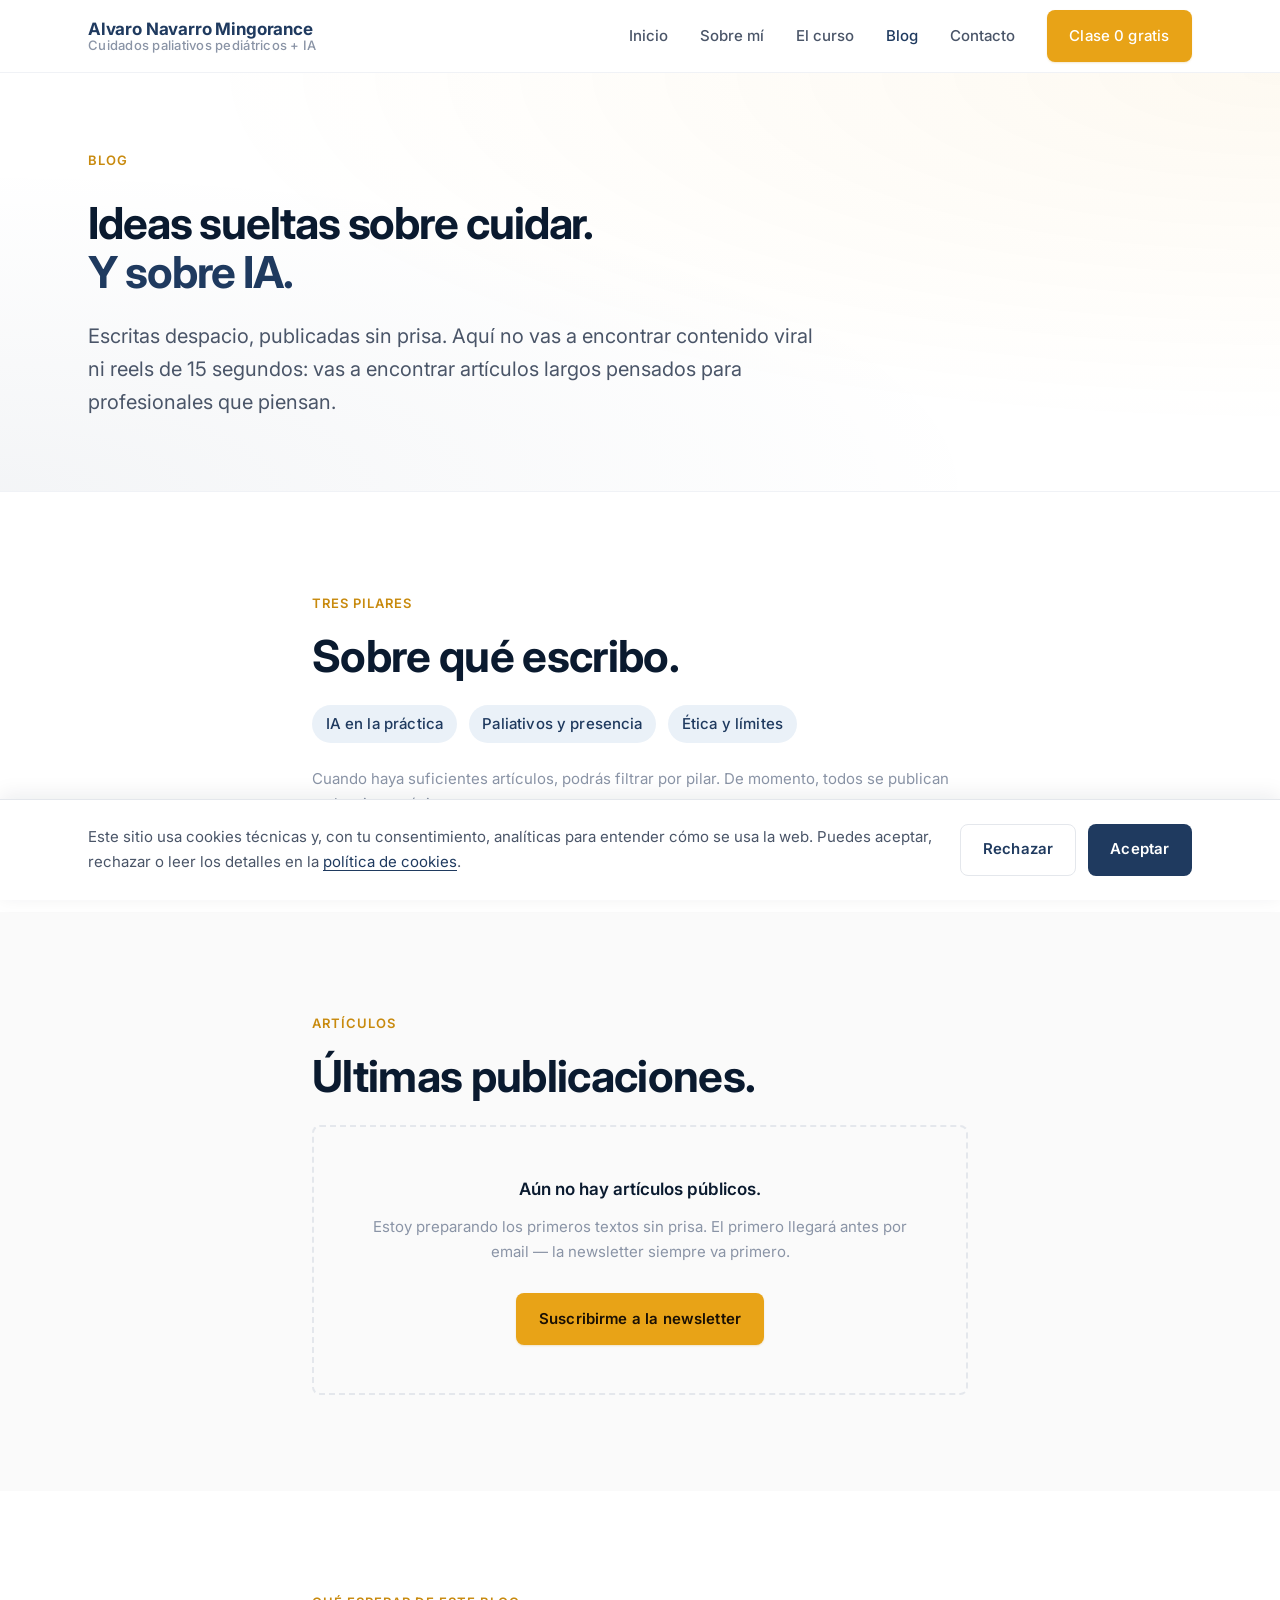
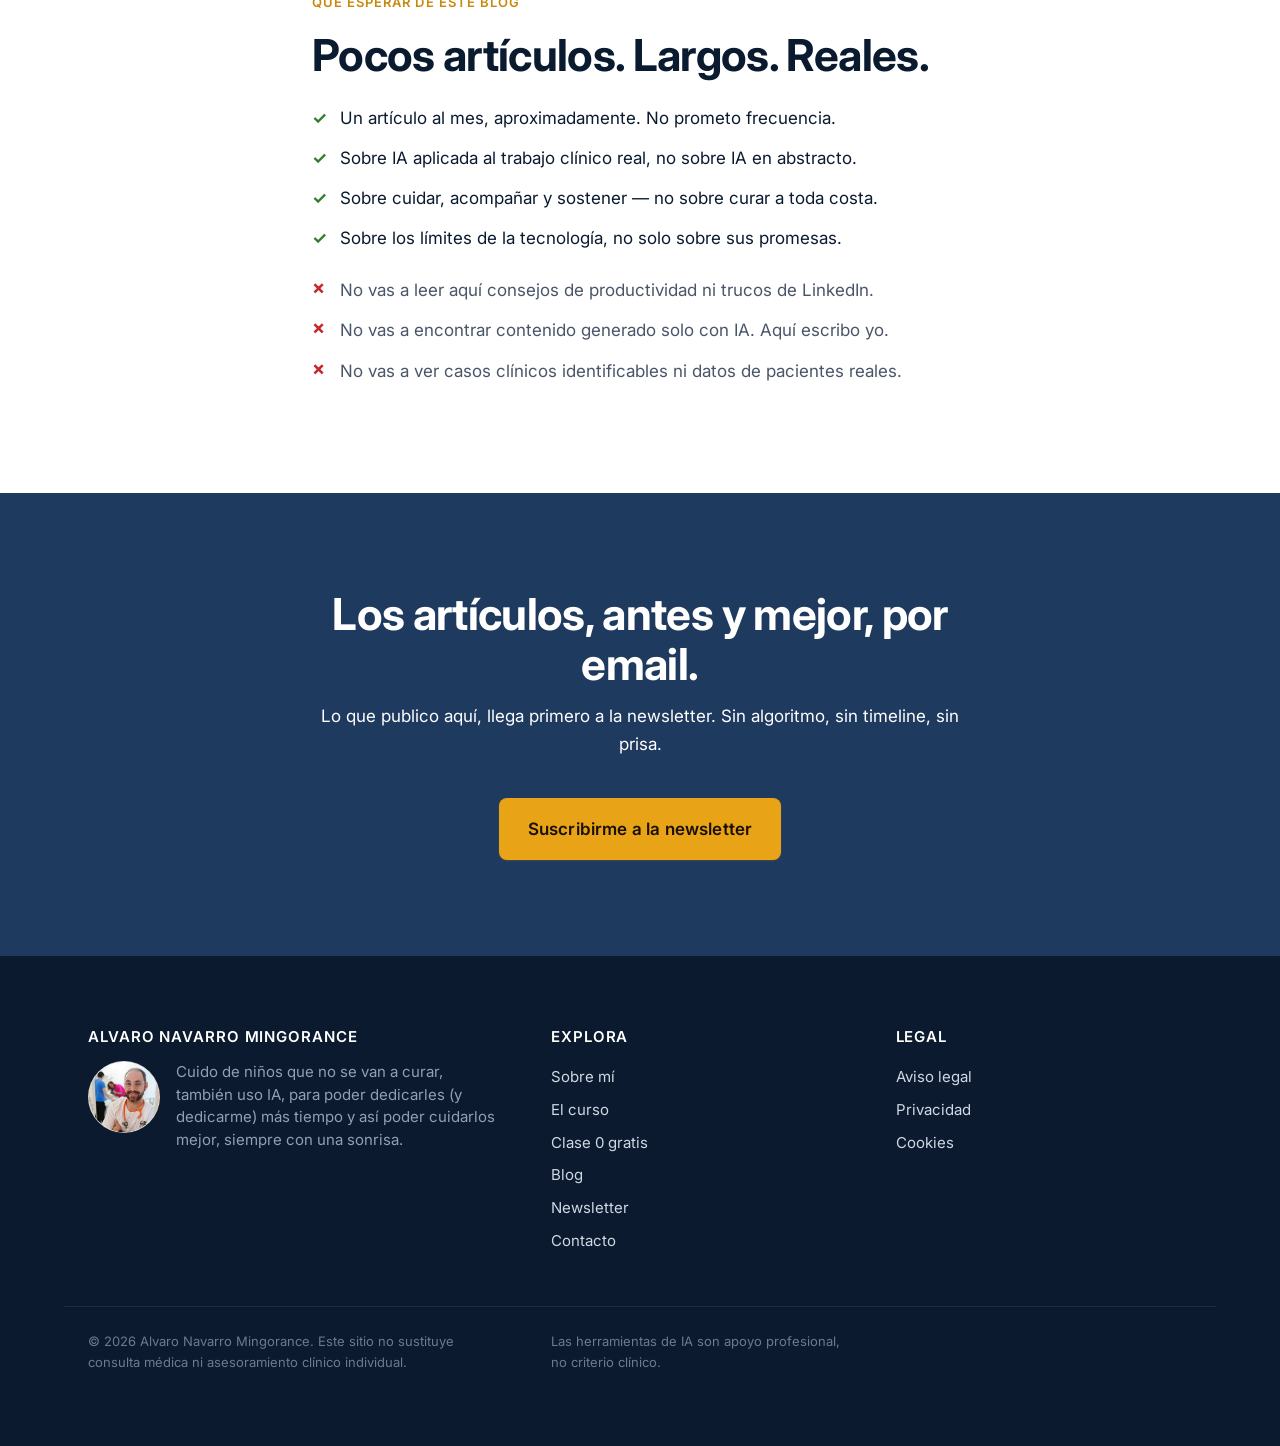
==== blog/index.html @ ed4ed12e "v1 provisional — web Alvaro Navarro Mingorance" ====
<!DOCTYPE html>
<html lang="es">
<head>
  <meta charset="UTF-8">
  <meta name="viewport" content="width=device-width, initial-scale=1">
  <meta name="description" content="Blog de Alvaro Navarro Mingorance. Ideas sueltas sobre cuidados paliativos pediátricos, IA en la práctica y ética de cuidar.">
  <meta name="author" content="Alvaro Navarro Mingorance">
  <title>Blog — Alvaro Navarro Mingorance</title>
  <meta property="og:title" content="Blog — Alvaro Navarro Mingorance">
  <meta property="og:description" content="Ideas sueltas sobre cuidar y sobre IA. Escritas despacio, publicadas sin prisa.">
  <link rel="preconnect" href="https://fonts.googleapis.com">
  <link rel="preconnect" href="https://fonts.gstatic.com" crossorigin>
  <link rel="stylesheet" href="https://fonts.googleapis.com/css2?family=Inter:wght@400;500;600;700;800&display=swap">
  <link rel="stylesheet" href="/assets/css/main.css">
  <link rel="icon" type="image/png" href="/assets/img/alvaro.png">
</head>
<body>

<header class="site-header">
  <a class="skip-link" href="#main">Saltar al contenido</a>
  <div class="container">
    <a href="/" class="brand" aria-label="Ir a la portada">
      <span class="brand-name">Alvaro Navarro Mingorance</span>
      <span class="brand-tag">Cuidados paliativos pediátricos + IA</span>
    </a>
    <button class="nav-toggle" aria-label="Abrir menú" aria-controls="nav" aria-expanded="false">
      <svg viewBox="0 0 24 24" fill="none" stroke="currentColor" stroke-width="2" aria-hidden="true"><line x1="3" y1="6" x2="21" y2="6"/><line x1="3" y1="12" x2="21" y2="12"/><line x1="3" y1="18" x2="21" y2="18"/></svg>
    </button>
    <nav class="nav" id="nav" data-open="false" aria-label="Principal">
      <a href="/">Inicio</a>
      <a href="/sobre-alvaro/">Sobre mí</a>
      <a href="/curso/">El curso</a>
      <a href="/blog/" aria-current="page">Blog</a>
      <a href="/contacto/">Contacto</a>
      <a href="/clase-0/" class="btn btn-accent">Clase 0 gratis</a>
    </nav>
  </div>
</header>

<main id="main">

  <section class="hero hero-compact">
    <div class="hero-bg" aria-hidden="true"></div>
    <div class="container">
      <span class="eyebrow">Blog</span>
      <h1 class="mt-3">Ideas sueltas sobre cuidar.<br><span class="accent">Y sobre IA.</span></h1>
      <p class="hero-lede">Escritas despacio, publicadas sin prisa. Aquí no vas a encontrar contenido viral ni reels de 15 segundos: vas a encontrar artículos largos pensados para profesionales que piensan.</p>
    </div>
  </section>

  <!-- FILTROS -->
  <section class="section">
    <div class="container-narrow">
      <span class="eyebrow">Tres pilares</span>
      <h2 class="mb-5">Sobre qué escribo.</h2>
      <div class="tag-list">
        <span class="tag">IA en la práctica</span>
        <span class="tag">Paliativos y presencia</span>
        <span class="tag">Ética y límites</span>
      </div>
      <p class="muted mt-5">Cuando haya suficientes artículos, podrás filtrar por pilar. De momento, todos se publican en la misma página.</p>
    </div>
  </section>

  <!-- LISTA DE POSTS -->
  <section class="section section-alt">
    <div class="container-narrow">
      <span class="eyebrow">Artículos</span>
      <h2 class="mb-5">Últimas publicaciones.</h2>

      <div class="soon-panel">
        <p class="mb-0"><strong>Aún no hay artículos públicos.</strong></p>
        <p class="muted" style="margin-top: var(--space-3);">Estoy preparando los primeros textos sin prisa. El primero llegará antes por email — la newsletter siempre va primero.</p>
        <a href="/newsletter/" class="btn btn-accent mt-3">Suscribirme a la newsletter</a>
      </div>

      <!-- Estructura de un post futuro (comentada para reutilizar) -->
      <!--
      <article class="post-card">
        <div class="post-meta">
          <span class="tag tag-sm">IA en la práctica</span>
          <time datetime="2026-05-01">1 de mayo de 2026</time>
          <span>· 7 min de lectura</span>
        </div>
        <h3><a href="/blog/slug-del-post/">Título del post</a></h3>
        <p>Entradilla breve de 2 líneas que explique de qué va el post y por qué vale la pena leerlo.</p>
        <a href="/blog/slug-del-post/" class="link-underline">Leer el artículo →</a>
      </article>
      -->
    </div>
  </section>

  <!-- QUÉ ESPERAR -->
  <section class="section">
    <div class="container-narrow">
      <span class="eyebrow">Qué esperar de este blog</span>
      <h2 class="mb-5">Pocos artículos. Largos. Reales.</h2>
      <ul class="check-list">
        <li>Un artículo al mes, aproximadamente. No prometo frecuencia.</li>
        <li>Sobre IA aplicada al trabajo clínico real, no sobre IA en abstracto.</li>
        <li>Sobre cuidar, acompañar y sostener — no sobre curar a toda costa.</li>
        <li>Sobre los límites de la tecnología, no solo sobre sus promesas.</li>
      </ul>
      <ul class="x-list mt-5">
        <li>No vas a leer aquí consejos de productividad ni trucos de LinkedIn.</li>
        <li>No vas a encontrar contenido generado solo con IA. Aquí escribo yo.</li>
        <li>No vas a ver casos clínicos identificables ni datos de pacientes reales.</li>
      </ul>
    </div>
  </section>

  <!-- CTA NEWSLETTER -->
  <section class="section section-primary">
    <div class="container-narrow text-center">
      <h2 class="mb-3">Los artículos, antes y mejor, por email.</h2>
      <p class="mt-3">Lo que publico aquí, llega primero a la newsletter. Sin algoritmo, sin timeline, sin prisa.</p>
      <a href="/newsletter/" class="btn btn-accent btn-lg mt-5">Suscribirme a la newsletter</a>
    </div>
  </section>

</main>

<footer class="site-footer">
  <div class="container">
    <div>
      <h4>Alvaro Navarro Mingorance</h4>
      <div class="footer-identity">
        <img src="/assets/img/alvaro.png" alt="" loading="lazy">
        <p>Cuido de niños que no se van a curar, también uso IA, para poder dedicarles (y dedicarme) más tiempo y así poder cuidarlos mejor, siempre con una sonrisa.</p>
      </div>
    </div>
    <div>
      <h4>Explora</h4>
      <ul>
        <li><a href="/sobre-alvaro/">Sobre mí</a></li>
        <li><a href="/curso/">El curso</a></li>
        <li><a href="/clase-0/">Clase 0 gratis</a></li>
        <li><a href="/blog/">Blog</a></li>
        <li><a href="/newsletter/">Newsletter</a></li>
        <li><a href="/contacto/">Contacto</a></li>
      </ul>
    </div>
    <div>
      <h4>Legal</h4>
      <ul>
        <li><a href="/legal/aviso-legal/">Aviso legal</a></li>
        <li><a href="/legal/privacidad/">Privacidad</a></li>
        <li><a href="/legal/cookies/">Cookies</a></li>
      </ul>
    </div>
  </div>
  <div class="container footer-bottom">
    <p>© <span data-year>2026</span> Alvaro Navarro Mingorance. Este sitio no sustituye consulta médica ni asesoramiento clínico individual.</p>
    <p>Las herramientas de IA son apoyo profesional, no criterio clínico.</p>
  </div>
</footer>

<div class="cookie-banner" role="dialog" aria-label="Aviso de cookies">
  <div class="container">
    <p>Este sitio usa cookies técnicas y, con tu consentimiento, analíticas para entender cómo se usa la web. Puedes aceptar, rechazar o leer los detalles en la <a class="link-underline" href="/legal/cookies/">política de cookies</a>.</p>
    <div class="cookie-actions">
      <button class="btn btn-ghost" data-cookie="reject">Rechazar</button>
      <button class="btn btn-primary" data-cookie="accept">Aceptar</button>
    </div>
  </div>
</div>

<script src="/assets/js/main.js" defer></script>
</body>
</html>
---- assets/css/main.css ----
/* ==========================================================
   Alvaro Navarro Mingorance — sitio v1
   Estilo: Minimalista Tech · Paleta marca (azul profundo + naranja cálido)
   ========================================================== */

/* ---------- Reset básico ---------- */
*, *::before, *::after { box-sizing: border-box; }
html, body, h1, h2, h3, h4, h5, h6, p, ul, ol, li, figure, blockquote, dl, dd {
  margin: 0;
  padding: 0;
}
ul, ol { list-style: none; }
img, picture, svg { max-width: 100%; display: block; }
a { color: inherit; text-decoration: none; }
button { font: inherit; cursor: pointer; border: 0; background: none; }
input, textarea, select { font: inherit; }

/* ---------- Tokens de diseño ---------- */
:root {
  /* colores de marca */
  --color-primary: #1F3A5F;       /* azul profundo */
  --color-primary-dark: #132640;
  --color-primary-soft: #EAF1F8;
  --color-accent: #E8A317;        /* naranja cálido (CTAs) */
  --color-accent-dark: #C88A0E;
  --color-accent-soft: #FFF7E0;

  --color-bg: #FFFFFF;
  --color-bg-alt: #FAFAFA;
  --color-bg-warm: #F7F4EC;       /* crema (para bloques cálidos puntuales) */

  --color-text: #0A1A2F;          /* casi negro con tinte azul */
  --color-text-soft: #4A5568;
  --color-text-muted: #8A94A6;
  --color-border: #E4E7EC;
  --color-border-soft: #F0F2F6;

  --color-success: #2E7D32;
  --color-danger: #C62828;

  /* tipografía */
  --font-sans: 'Inter', -apple-system, BlinkMacSystemFont, 'Segoe UI', Roboto, 'Helvetica Neue', Arial, sans-serif;
  --font-mono: ui-monospace, 'SF Mono', Menlo, Monaco, 'Cascadia Mono', Consolas, monospace;

  /* escala tipográfica (modular) */
  --fs-xs:   0.8125rem;   /* 13 */
  --fs-sm:   0.9375rem;   /* 15 */
  --fs-base: 1.0625rem;   /* 17 */
  --fs-lg:   1.25rem;     /* 20 */
  --fs-xl:   1.5rem;      /* 24 */
  --fs-2xl:  2rem;        /* 32 */
  --fs-3xl:  2.75rem;     /* 44 */
  --fs-4xl:  3.5rem;      /* 56 */

  /* espaciado */
  --space-1: 0.25rem;
  --space-2: 0.5rem;
  --space-3: 0.75rem;
  --space-4: 1rem;
  --space-5: 1.5rem;
  --space-6: 2rem;
  --space-7: 3rem;
  --space-8: 4.5rem;
  --space-9: 6rem;

  /* layout */
  --container: 72rem;          /* 1152 */
  --container-narrow: 44rem;   /* 704 — para páginas de texto */
  --radius-sm: 4px;
  --radius: 8px;
  --radius-lg: 14px;

  /* sombras discretas */
  --shadow-sm: 0 1px 2px rgba(10,26,47,.04);
  --shadow: 0 4px 12px rgba(10,26,47,.06);
  --shadow-lg: 0 10px 30px rgba(10,26,47,.08);

  /* transiciones */
  --ease: cubic-bezier(0.4, 0, 0.2, 1);
  --dur: 180ms;
}

/* ---------- Base ---------- */
html { scroll-behavior: smooth; }
body {
  font-family: var(--font-sans);
  font-size: var(--fs-base);
  line-height: 1.65;
  color: var(--color-text);
  background: var(--color-bg);
  -webkit-font-smoothing: antialiased;
  -moz-osx-font-smoothing: grayscale;
  text-rendering: optimizeLegibility;
}

/* Headings */
h1, h2, h3, h4 {
  font-weight: 700;
  line-height: 1.15;
  letter-spacing: -0.02em;
  color: var(--color-text);
}
h1 { font-size: clamp(2.25rem, 5vw, var(--fs-4xl)); }
h2 { font-size: clamp(1.75rem, 3.5vw, var(--fs-3xl)); letter-spacing: -0.015em; }
h3 { font-size: var(--fs-xl); letter-spacing: -0.01em; }
h4 { font-size: var(--fs-lg); }

p { margin-bottom: var(--space-4); }
p:last-child { margin-bottom: 0; }

a.link-underline {
  color: var(--color-primary);
  text-decoration: underline;
  text-underline-offset: 3px;
  text-decoration-thickness: 1px;
  transition: color var(--dur) var(--ease);
}
a.link-underline:hover { color: var(--color-accent-dark); }

small, .muted { color: var(--color-text-muted); font-size: var(--fs-sm); }
strong { font-weight: 600; }

::selection { background: var(--color-accent-soft); color: var(--color-primary-dark); }

/* ---------- Layout ---------- */
.container {
  width: 100%;
  max-width: var(--container);
  margin: 0 auto;
  padding-inline: var(--space-5);
}
.container-narrow {
  max-width: var(--container-narrow);
  margin: 0 auto;
  padding-inline: var(--space-5);
}
.section {
  padding-block: clamp(3rem, 8vw, var(--space-9));
}
.section-alt { background: var(--color-bg-alt); }
.section-warm { background: var(--color-bg-warm); }
.section-primary {
  background: var(--color-primary);
  color: #fff;
}
.section-primary h1, .section-primary h2, .section-primary h3 { color: #fff; }

/* Grid helpers */
.grid { display: grid; gap: var(--space-6); }
.grid-2 { grid-template-columns: repeat(2, 1fr); }
.grid-3 { grid-template-columns: repeat(3, 1fr); }
.grid-4 { grid-template-columns: repeat(4, 1fr); }
@media (max-width: 720px) {
  .grid-2, .grid-3, .grid-4 { grid-template-columns: 1fr; }
}

/* Eyebrow */
.eyebrow {
  display: inline-block;
  font-size: var(--fs-xs);
  font-weight: 600;
  letter-spacing: 0.08em;
  text-transform: uppercase;
  color: var(--color-accent-dark);
  margin-bottom: var(--space-4);
}

/* ---------- Header ---------- */
.site-header {
  position: sticky;
  top: 0;
  z-index: 50;
  background: rgba(255,255,255,0.92);
  backdrop-filter: saturate(1.2) blur(10px);
  -webkit-backdrop-filter: saturate(1.2) blur(10px);
  border-bottom: 1px solid var(--color-border-soft);
}
.site-header .container {
  display: flex;
  align-items: center;
  justify-content: space-between;
  height: 72px;
}
.brand {
  display: flex;
  flex-direction: column;
  line-height: 1.1;
}
.brand-name {
  font-weight: 700;
  font-size: var(--fs-base);
  color: var(--color-primary);
  letter-spacing: -0.01em;
}
.brand-tag {
  font-size: var(--fs-xs);
  color: var(--color-text-muted);
  font-weight: 500;
  letter-spacing: 0.02em;
}
.nav {
  display: flex;
  align-items: center;
  gap: var(--space-6);
}
.nav a {
  font-size: var(--fs-sm);
  font-weight: 500;
  color: var(--color-text-soft);
  transition: color var(--dur) var(--ease);
}
.nav a:hover, .nav a[aria-current="page"] { color: var(--color-primary); }
.nav .btn-accent { color: #fff; }

.nav-toggle {
  display: none;
  width: 44px; height: 44px;
  align-items: center; justify-content: center;
  color: var(--color-primary);
}
.nav-toggle svg { width: 22px; height: 22px; }

@media (max-width: 860px) {
  .nav-toggle { display: inline-flex; }
  .nav {
    position: fixed;
    top: 72px; left: 0; right: 0;
    flex-direction: column;
    align-items: stretch;
    gap: 0;
    background: #fff;
    border-bottom: 1px solid var(--color-border);
    padding: var(--space-4) var(--space-5) var(--space-6);
    transform: translateY(-110%);
    transition: transform var(--dur) var(--ease);
    box-shadow: var(--shadow);
  }
  .nav[data-open="true"] { transform: translateY(0); }
  .nav a {
    padding-block: var(--space-4);
    border-bottom: 1px solid var(--color-border-soft);
    font-size: var(--fs-base);
  }
  .nav a:last-child { border-bottom: 0; }
  .nav .btn-accent {
    margin-top: var(--space-4);
    border-bottom: 0 !important;
    text-align: center;
  }
}

/* ---------- Buttons ---------- */
.btn {
  display: inline-flex;
  align-items: center;
  justify-content: center;
  gap: var(--space-2);
  padding: 0.8rem 1.35rem;
  border-radius: var(--radius);
  font-size: var(--fs-sm);
  font-weight: 600;
  letter-spacing: 0.01em;
  text-align: center;
  transition: transform var(--dur) var(--ease), background-color var(--dur) var(--ease), box-shadow var(--dur) var(--ease), color var(--dur) var(--ease);
  white-space: nowrap;
  border: 1px solid transparent;
}
.btn-accent {
  background: var(--color-accent);
  color: #1a1004;
  box-shadow: 0 1px 2px rgba(200,138,14,.2);
}
.btn-accent:hover { background: var(--color-accent-dark); color: #fff; transform: translateY(-1px); box-shadow: var(--shadow); }
.btn-primary {
  background: var(--color-primary);
  color: #fff;
}
.btn-primary:hover { background: var(--color-primary-dark); transform: translateY(-1px); }
.btn-ghost {
  background: transparent;
  color: var(--color-primary);
  border: 1px solid var(--color-border);
}
.btn-ghost:hover { border-color: var(--color-primary); background: var(--color-primary-soft); }
.btn-lg { padding: 1rem 1.75rem; font-size: var(--fs-base); }
.btn-block { width: 100%; }

/* ---------- Hero ---------- */
.hero {
  position: relative;
  padding-block: clamp(3.5rem, 8vw, var(--space-9));
  overflow: hidden;
}
.hero-bg {
  position: absolute;
  inset: 0;
  background:
    radial-gradient(ellipse at top right, rgba(232,163,23,0.06) 0%, transparent 60%),
    radial-gradient(ellipse at bottom left, rgba(31,58,95,0.05) 0%, transparent 55%);
  pointer-events: none;
}
.hero .container { position: relative; }
.hero-grid {
  display: grid;
  grid-template-columns: 1.4fr 1fr;
  gap: var(--space-8);
  align-items: center;
}
@media (max-width: 900px) { .hero-grid { grid-template-columns: 1fr; gap: var(--space-6); } }
.hero h1 {
  font-size: clamp(2rem, 4.5vw, 3.25rem);
  line-height: 1.1;
  margin-bottom: var(--space-5);
  letter-spacing: -0.025em;
}
.hero h1 .accent { color: var(--color-primary); }
.hero-lede {
  font-size: var(--fs-lg);
  color: var(--color-text-soft);
  max-width: 38rem;
  margin-bottom: var(--space-6);
}
.hero-ctas {
  display: flex;
  flex-wrap: wrap;
  gap: var(--space-3);
  margin-bottom: var(--space-5);
}
.hero-tagline {
  font-size: var(--fs-sm);
  color: var(--color-text-muted);
  font-style: italic;
  padding-left: var(--space-4);
  border-left: 3px solid var(--color-accent);
}
.hero-photo {
  justify-self: end;
  max-width: 360px;
  border-radius: var(--radius-lg);
  box-shadow: var(--shadow-lg);
  aspect-ratio: 4 / 5;
  object-fit: cover;
  background: var(--color-bg-alt);
}
@media (max-width: 900px) { .hero-photo { justify-self: center; max-width: 280px; } }

/* Hero para páginas internas (más corto) */
.hero-page {
  padding-block: clamp(2.5rem, 6vw, 5rem);
  border-bottom: 1px solid var(--color-border-soft);
}
.hero-page h1 {
  max-width: 42rem;
}
.hero-page .hero-lede {
  margin-bottom: 0;
}

/* ---------- Cards, callouts ---------- */
.card {
  background: #fff;
  border: 1px solid var(--color-border);
  border-radius: var(--radius);
  padding: var(--space-6);
  transition: box-shadow var(--dur) var(--ease), transform var(--dur) var(--ease);
}
.card:hover { box-shadow: var(--shadow); }
.card h3 { margin-bottom: var(--space-3); }

.callout {
  padding: var(--space-5) var(--space-6);
  border-left: 4px solid var(--color-primary);
  background: var(--color-primary-soft);
  border-radius: 0 var(--radius) var(--radius) 0;
  margin-block: var(--space-5);
}
.callout strong { color: var(--color-primary); }
.callout-accent { border-left-color: var(--color-accent); background: var(--color-accent-soft); }
.callout-accent strong { color: var(--color-accent-dark); }

/* Círculos del cuidado */
.circles {
  display: grid;
  grid-template-columns: repeat(4, 1fr);
  gap: var(--space-5);
  margin-top: var(--space-6);
}
@media (max-width: 820px) { .circles { grid-template-columns: repeat(2, 1fr); } }
@media (max-width: 480px) { .circles { grid-template-columns: 1fr; } }
.circle {
  background: #fff;
  border: 1px solid var(--color-border);
  border-radius: var(--radius);
  padding: var(--space-5);
  position: relative;
}
.circle::before {
  content: '';
  position: absolute;
  top: var(--space-5); right: var(--space-5);
  width: 32px; height: 32px;
  border: 2px solid var(--color-accent);
  border-radius: 50%;
  opacity: 0.35;
}
.circle-num {
  display: inline-block;
  font-size: var(--fs-xs);
  font-weight: 700;
  color: var(--color-accent-dark);
  letter-spacing: 0.1em;
  margin-bottom: var(--space-3);
}
.circle h3 {
  font-size: var(--fs-lg);
  margin-bottom: var(--space-3);
}
.circle p {
  font-size: var(--fs-sm);
  color: var(--color-text-soft);
}

/* Quote */
.quote {
  border-left: 3px solid var(--color-accent);
  padding-left: var(--space-5);
  font-style: italic;
  color: var(--color-text-soft);
  margin-block: var(--space-5);
}
.quote cite {
  display: block;
  margin-top: var(--space-3);
  font-size: var(--fs-sm);
  color: var(--color-text-muted);
  font-style: normal;
}

/* Lista con iconos */
.icon-list { display: grid; gap: var(--space-4); }
.icon-list li {
  display: grid;
  grid-template-columns: 24px 1fr;
  gap: var(--space-3);
  align-items: flex-start;
}
.icon-list li::before {
  content: '';
  width: 12px; height: 12px;
  border: 2px solid var(--color-accent);
  border-radius: 50%;
  margin-top: 7px;
  flex-shrink: 0;
}

.check-list li { position: relative; padding-left: 1.75rem; margin-bottom: var(--space-3); }
.check-list li::before {
  content: '✓';
  position: absolute;
  left: 0;
  color: var(--color-success);
  font-weight: 700;
}
.x-list li { position: relative; padding-left: 1.75rem; margin-bottom: var(--space-3); color: var(--color-text-soft); }
.x-list li::before {
  content: '×';
  position: absolute;
  left: 0;
  color: var(--color-danger);
  font-weight: 700;
  font-size: 1.15em;
  line-height: 1.2;
}

/* ---------- Forms ---------- */
.form {
  display: grid;
  gap: var(--space-4);
  max-width: 32rem;
}
.form-row {
  display: grid;
  gap: var(--space-2);
}
.form label {
  font-size: var(--fs-sm);
  font-weight: 500;
  color: var(--color-text-soft);
}
.form input[type="text"],
.form input[type="email"],
.form input[type="tel"],
.form select,
.form textarea {
  width: 100%;
  padding: 0.7rem 0.85rem;
  border: 1px solid var(--color-border);
  border-radius: var(--radius);
  background: #fff;
  color: var(--color-text);
  transition: border-color var(--dur) var(--ease), box-shadow var(--dur) var(--ease);
}
.form input:focus, .form select:focus, .form textarea:focus {
  outline: 0;
  border-color: var(--color-primary);
  box-shadow: 0 0 0 3px rgba(31,58,95,0.12);
}
.form textarea { min-height: 120px; resize: vertical; }
.form .consent {
  display: grid;
  grid-template-columns: 20px 1fr;
  gap: var(--space-3);
  align-items: flex-start;
  font-size: var(--fs-sm);
  color: var(--color-text-soft);
  line-height: 1.5;
}
.form .consent input { margin-top: 4px; }
.form-note {
  font-size: var(--fs-xs);
  color: var(--color-text-muted);
}

/* Placeholder panel (coming soon) */
.soon-panel {
  border: 2px dashed var(--color-border);
  border-radius: var(--radius);
  padding: var(--space-7);
  text-align: center;
  background: var(--color-bg-alt);
}
.soon-panel h3 { color: var(--color-primary); margin-bottom: var(--space-3); }

/* ---------- Footer ---------- */
.site-footer {
  background: #0B1A2E;
  color: #CFD8E4;
  padding-block: var(--space-8);
  font-size: var(--fs-sm);
}
.site-footer .container {
  display: grid;
  grid-template-columns: 1.4fr 1fr 1fr;
  gap: var(--space-7);
}
@media (max-width: 780px) { .site-footer .container { grid-template-columns: 1fr; gap: var(--space-6); } }
.site-footer h4 {
  color: #fff;
  font-size: var(--fs-sm);
  letter-spacing: 0.06em;
  text-transform: uppercase;
  margin-bottom: var(--space-4);
  font-weight: 600;
}
.site-footer a {
  color: #CFD8E4;
  transition: color var(--dur) var(--ease);
}
.site-footer a:hover { color: var(--color-accent); }
.site-footer ul li { padding-block: var(--space-1); }
.footer-identity {
  display: grid;
  grid-template-columns: 72px 1fr;
  gap: var(--space-4);
  align-items: start;
}
.footer-identity img {
  width: 72px; height: 72px;
  border-radius: 50%;
  object-fit: cover;
}
.footer-identity p {
  font-size: var(--fs-sm);
  color: #8FA0B6;
  line-height: 1.5;
}
.footer-bottom {
  border-top: 1px solid rgba(255,255,255,0.08);
  margin-top: var(--space-7);
  padding-top: var(--space-5);
  font-size: var(--fs-xs);
  color: #6B7A91;
  display: flex;
  flex-wrap: wrap;
  justify-content: space-between;
  gap: var(--space-3);
}
.footer-bottom p { margin: 0; }

/* ---------- Cookie banner ---------- */
.cookie-banner {
  position: fixed;
  bottom: 0; left: 0; right: 0;
  z-index: 100;
  background: #fff;
  border-top: 1px solid var(--color-border);
  padding: var(--space-5);
  box-shadow: 0 -4px 20px rgba(10,26,47,0.08);
  display: none;
}
.cookie-banner[data-visible="true"] { display: block; }
.cookie-banner .container {
  display: grid;
  grid-template-columns: 1fr auto;
  gap: var(--space-5);
  align-items: center;
}
@media (max-width: 720px) { .cookie-banner .container { grid-template-columns: 1fr; } }
.cookie-banner p { margin: 0; font-size: var(--fs-sm); color: var(--color-text-soft); }
.cookie-actions {
  display: flex;
  gap: var(--space-3);
  flex-wrap: wrap;
}

/* ---------- Utilities ---------- */
.text-center { text-align: center; }
.max-text { max-width: 40rem; }
.mt-0 { margin-top: 0; }
.mt-3 { margin-top: var(--space-3); }
.mt-5 { margin-top: var(--space-5); }
.mb-0 { margin-bottom: 0; }
.mb-5 { margin-bottom: var(--space-5); }

/* Animaciones sutiles */
@media (prefers-reduced-motion: no-preference) {
  .fade-up {
    opacity: 0;
    transform: translateY(12px);
    transition: opacity 500ms var(--ease), transform 500ms var(--ease);
  }
  .fade-up.is-visible { opacity: 1; transform: none; }
}

/* Link de salto accesible */
.skip-link {
  position: absolute;
  top: -100px;
  left: 0;
  background: var(--color-primary);
  color: #fff;
  padding: var(--space-3) var(--space-5);
  z-index: 1000;
}
.skip-link:focus { top: 0; }

/* Blog index */
.post-list { display: grid; gap: var(--space-5); }
.post-card {
  padding: var(--space-6);
  border: 1px solid var(--color-border);
  border-radius: var(--radius);
  transition: border-color var(--dur) var(--ease), box-shadow var(--dur) var(--ease);
}
.post-card:hover { border-color: var(--color-primary); box-shadow: var(--shadow); }
.post-meta {
  display: flex;
  gap: var(--space-4);
  font-size: var(--fs-xs);
  color: var(--color-text-muted);
  margin-bottom: var(--space-3);
  letter-spacing: 0.02em;
}
.post-meta .pillar { color: var(--color-accent-dark); font-weight: 600; text-transform: uppercase; }

/* Temario / módulos */
.modules { display: grid; gap: var(--space-4); }
.module {
  display: grid;
  grid-template-columns: 64px 1fr;
  gap: var(--space-5);
  padding: var(--space-5);
  border: 1px solid var(--color-border);
  border-radius: var(--radius);
  background: #fff;
}
.module-num {
  font-size: var(--fs-2xl);
  font-weight: 700;
  color: var(--color-accent);
  line-height: 1;
}
.module h3 { font-size: var(--fs-lg); margin-bottom: var(--space-2); }
.module p { font-size: var(--fs-sm); color: var(--color-text-soft); }

/* FAQ */
.faq-list { display: grid; gap: var(--space-2); }
details.faq {
  border: 1px solid var(--color-border);
  border-radius: var(--radius);
  background: #fff;
  padding: var(--space-4) var(--space-5);
  transition: border-color var(--dur) var(--ease);
}
details.faq[open] { border-color: var(--color-primary); }
details.faq summary {
  cursor: pointer;
  font-weight: 600;
  color: var(--color-primary);
  list-style: none;
  padding-right: var(--space-5);
  position: relative;
}
details.faq summary::-webkit-details-marker { display: none; }
details.faq summary::after {
  content: '+';
  position: absolute;
  right: 0; top: 50%;
  transform: translateY(-50%);
  font-size: 1.5rem;
  color: var(--color-accent);
  font-weight: 400;
}
details.faq[open] summary::after { content: '−'; }
details.faq p { margin-top: var(--space-3); color: var(--color-text-soft); }

/* Tabla simple */
.table {
  width: 100%;
  border-collapse: collapse;
  font-size: var(--fs-sm);
}
.table th, .table td {
  text-align: left;
  padding: var(--space-3) var(--space-4);
  border-bottom: 1px solid var(--color-border);
}
.table th {
  background: var(--color-bg-alt);
  font-weight: 600;
  color: var(--color-primary);
  font-size: var(--fs-xs);
  letter-spacing: 0.04em;
  text-transform: uppercase;
}
.table tr:last-child td { border-bottom: 0; }

/* Anchor offset para sticky header */
section[id], h2[id] { scroll-margin-top: 96px; }

/* Subtle separator */
.hr {
  border: 0;
  border-top: 1px solid var(--color-border);
  margin-block: var(--space-7);
}

/* Page-head badge */
.badge {
  display: inline-block;
  padding: 0.25rem 0.65rem;
  font-size: var(--fs-xs);
  font-weight: 600;
  letter-spacing: 0.02em;
  border-radius: 100px;
  background: var(--color-accent-soft);
  color: var(--color-accent-dark);
}
.badge-ghost {
  background: var(--color-primary-soft);
  color: var(--color-primary);
}

/* Hero compacto para páginas interiores */
.hero-compact {
  padding-block: clamp(2.5rem, 6vw, 4.5rem);
  border-bottom: 1px solid var(--color-border-soft);
}
.hero-compact h1 {
  font-size: clamp(1.85rem, 4vw, 2.75rem);
  max-width: 42rem;
  margin-bottom: var(--space-5);
}
.hero-compact h1 .accent { color: var(--color-primary); }
.hero-compact .hero-lede {
  max-width: 46rem;
  margin-bottom: 0;
}

/* Tag list para filtros de blog */
.tag-list {
  display: flex;
  flex-wrap: wrap;
  gap: var(--space-3);
  margin-top: var(--space-4);
}
.tag {
  display: inline-flex;
  align-items: center;
  padding: 0.4rem 0.85rem;
  border-radius: 100px;
  background: var(--color-primary-soft);
  color: var(--color-primary);
  font-size: var(--fs-sm);
  font-weight: 500;
  letter-spacing: 0.01em;
}
.tag-sm {
  font-size: var(--fs-xs);
  padding: 0.2rem 0.6rem;
  text-transform: uppercase;
  letter-spacing: 0.06em;
  font-weight: 600;
  color: var(--color-accent-dark);
  background: var(--color-accent-soft);
}

/* Callout de aviso (warning) — para avisos sanitarios */
.callout-warning {
  border-left-color: var(--color-danger);
  background: #FFF5F3;
}
.callout-warning strong { color: var(--color-danger); }

/* Contenido legal (tipografía densa y jerarquía de headings H2/H3) */
.legal-content h2 {
  font-size: var(--fs-xl);
  margin-top: var(--space-8);
  margin-bottom: var(--space-4);
  color: var(--color-primary);
}
.legal-content h2:first-child { margin-top: 0; }
.legal-content h3 {
  font-size: var(--fs-lg);
  margin-top: var(--space-6);
  margin-bottom: var(--space-3);
  color: var(--color-primary);
}
.legal-content p { margin-bottom: var(--space-4); }
.legal-content ul { margin-bottom: var(--space-5); }
.legal-content code {
  font-family: var(--font-mono);
  font-size: 0.9em;
  padding: 0.1rem 0.35rem;
  border-radius: var(--radius-sm);
  background: var(--color-bg-alt);
  color: var(--color-primary);
  border: 1px solid var(--color-border-soft);
}

/* Tabla de datos (más densa que .table, para páginas legales) */
.data-table {
  width: 100%;
  border-collapse: collapse;
  font-size: var(--fs-sm);
  margin-block: var(--space-5);
  border: 1px solid var(--color-border);
  border-radius: var(--radius);
  overflow: hidden;
}
.data-table th, .data-table td {
  text-align: left;
  padding: var(--space-3) var(--space-4);
  border-bottom: 1px solid var(--color-border);
  vertical-align: top;
}
.data-table th {
  background: var(--color-bg-alt);
  font-weight: 600;
  color: var(--color-primary);
  font-size: var(--fs-xs);
  letter-spacing: 0.04em;
  text-transform: uppercase;
}
.data-table tr:last-child td { border-bottom: 0; }
@media (max-width: 720px) {
  .data-table { display: block; overflow-x: auto; }
}

/* Imprimir legal */
@media print {
  .site-header, .site-footer, .cookie-banner { display: none !important; }
  body { color: #000; }
}
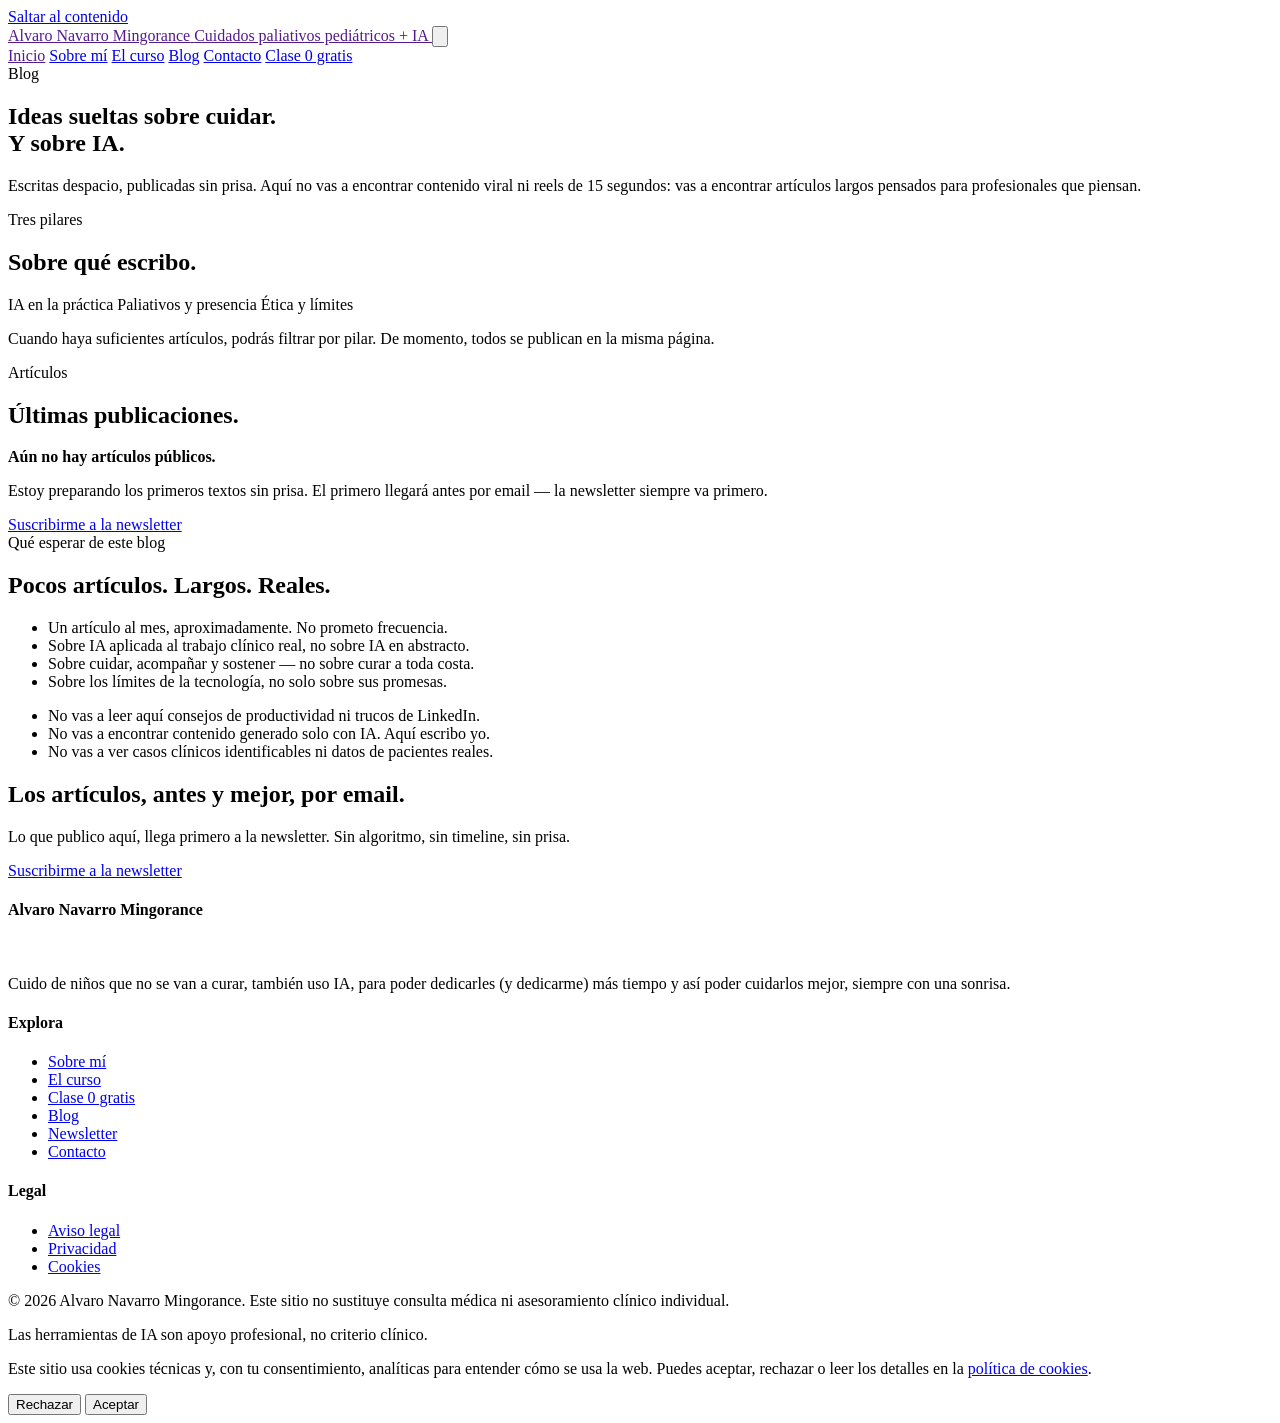
==== commit c409c004: "fix: convert root-relative paths to relative for GitHub Pages subfolder" ====
--- a/blog/index.html
+++ b/blog/index.html
@@ -2,6 +2,7 @@
 <html lang="es">
 <head>
   <meta charset="UTF-8">
+  <base href="/alvaronavarromingorance.com/">
   <meta name="viewport" content="width=device-width, initial-scale=1">
   <meta name="description" content="Blog de Alvaro Navarro Mingorance. Ideas sueltas sobre cuidados paliativos pediátricos, IA en la práctica y ética de cuidar.">
   <meta name="author" content="Alvaro Navarro Mingorance">
@@ -11,15 +12,15 @@
   <link rel="preconnect" href="https://fonts.googleapis.com">
   <link rel="preconnect" href="https://fonts.gstatic.com" crossorigin>
   <link rel="stylesheet" href="https://fonts.googleapis.com/css2?family=Inter:wght@400;500;600;700;800&display=swap">
-  <link rel="stylesheet" href="/assets/css/main.css">
-  <link rel="icon" type="image/png" href="/assets/img/alvaro.png">
+  <link rel="stylesheet" href="assets/css/main.css">
+  <link rel="icon" type="image/png" href="assets/img/alvaro.png">
 </head>
 <body>
 
 <header class="site-header">
   <a class="skip-link" href="#main">Saltar al contenido</a>
   <div class="container">
-    <a href="/" class="brand" aria-label="Ir a la portada">
+    <a href="" class="brand" aria-label="Ir a la portada">
       <span class="brand-name">Alvaro Navarro Mingorance</span>
       <span class="brand-tag">Cuidados paliativos pediátricos + IA</span>
     </a>
@@ -27,12 +28,12 @@
       <svg viewBox="0 0 24 24" fill="none" stroke="currentColor" stroke-width="2" aria-hidden="true"><line x1="3" y1="6" x2="21" y2="6"/><line x1="3" y1="12" x2="21" y2="12"/><line x1="3" y1="18" x2="21" y2="18"/></svg>
     </button>
     <nav class="nav" id="nav" data-open="false" aria-label="Principal">
-      <a href="/">Inicio</a>
-      <a href="/sobre-alvaro/">Sobre mí</a>
-      <a href="/curso/">El curso</a>
-      <a href="/blog/" aria-current="page">Blog</a>
-      <a href="/contacto/">Contacto</a>
-      <a href="/clase-0/" class="btn btn-accent">Clase 0 gratis</a>
+      <a href="">Inicio</a>
+      <a href="sobre-alvaro/">Sobre mí</a>
+      <a href="curso/">El curso</a>
+      <a href="blog/" aria-current="page">Blog</a>
+      <a href="contacto/">Contacto</a>
+      <a href="clase-0/" class="btn btn-accent">Clase 0 gratis</a>
     </nav>
   </div>
 </header>
@@ -71,7 +72,7 @@
       <div class="soon-panel">
         <p class="mb-0"><strong>Aún no hay artículos públicos.</strong></p>
         <p class="muted" style="margin-top: var(--space-3);">Estoy preparando los primeros textos sin prisa. El primero llegará antes por email — la newsletter siempre va primero.</p>
-        <a href="/newsletter/" class="btn btn-accent mt-3">Suscribirme a la newsletter</a>
+        <a href="newsletter/" class="btn btn-accent mt-3">Suscribirme a la newsletter</a>
       </div>
 
       <!-- Estructura de un post futuro (comentada para reutilizar) -->
@@ -82,9 +83,9 @@
           <time datetime="2026-05-01">1 de mayo de 2026</time>
           <span>· 7 min de lectura</span>
         </div>
-        <h3><a href="/blog/slug-del-post/">Título del post</a></h3>
+        <h3><a href="blog/slug-del-post/">Título del post</a></h3>
         <p>Entradilla breve de 2 líneas que explique de qué va el post y por qué vale la pena leerlo.</p>
-        <a href="/blog/slug-del-post/" class="link-underline">Leer el artículo →</a>
+        <a href="blog/slug-del-post/" class="link-underline">Leer el artículo →</a>
       </article>
       -->
     </div>
@@ -114,7 +115,7 @@
     <div class="container-narrow text-center">
       <h2 class="mb-3">Los artículos, antes y mejor, por email.</h2>
       <p class="mt-3">Lo que publico aquí, llega primero a la newsletter. Sin algoritmo, sin timeline, sin prisa.</p>
-      <a href="/newsletter/" class="btn btn-accent btn-lg mt-5">Suscribirme a la newsletter</a>
+      <a href="newsletter/" class="btn btn-accent btn-lg mt-5">Suscribirme a la newsletter</a>
     </div>
   </section>
 
@@ -125,27 +126,27 @@
     <div>
       <h4>Alvaro Navarro Mingorance</h4>
       <div class="footer-identity">
-        <img src="/assets/img/alvaro.png" alt="" loading="lazy">
+        <img src="assets/img/alvaro.png" alt="" loading="lazy">
         <p>Cuido de niños que no se van a curar, también uso IA, para poder dedicarles (y dedicarme) más tiempo y así poder cuidarlos mejor, siempre con una sonrisa.</p>
       </div>
     </div>
     <div>
       <h4>Explora</h4>
       <ul>
-        <li><a href="/sobre-alvaro/">Sobre mí</a></li>
-        <li><a href="/curso/">El curso</a></li>
-        <li><a href="/clase-0/">Clase 0 gratis</a></li>
-        <li><a href="/blog/">Blog</a></li>
-        <li><a href="/newsletter/">Newsletter</a></li>
-        <li><a href="/contacto/">Contacto</a></li>
+        <li><a href="sobre-alvaro/">Sobre mí</a></li>
+        <li><a href="curso/">El curso</a></li>
+        <li><a href="clase-0/">Clase 0 gratis</a></li>
+        <li><a href="blog/">Blog</a></li>
+        <li><a href="newsletter/">Newsletter</a></li>
+        <li><a href="contacto/">Contacto</a></li>
       </ul>
     </div>
     <div>
       <h4>Legal</h4>
       <ul>
-        <li><a href="/legal/aviso-legal/">Aviso legal</a></li>
-        <li><a href="/legal/privacidad/">Privacidad</a></li>
-        <li><a href="/legal/cookies/">Cookies</a></li>
+        <li><a href="legal/aviso-legal/">Aviso legal</a></li>
+        <li><a href="legal/privacidad/">Privacidad</a></li>
+        <li><a href="legal/cookies/">Cookies</a></li>
       </ul>
     </div>
   </div>
@@ -157,7 +158,7 @@
 
 <div class="cookie-banner" role="dialog" aria-label="Aviso de cookies">
   <div class="container">
-    <p>Este sitio usa cookies técnicas y, con tu consentimiento, analíticas para entender cómo se usa la web. Puedes aceptar, rechazar o leer los detalles en la <a class="link-underline" href="/legal/cookies/">política de cookies</a>.</p>
+    <p>Este sitio usa cookies técnicas y, con tu consentimiento, analíticas para entender cómo se usa la web. Puedes aceptar, rechazar o leer los detalles en la <a class="link-underline" href="legal/cookies/">política de cookies</a>.</p>
     <div class="cookie-actions">
       <button class="btn btn-ghost" data-cookie="reject">Rechazar</button>
       <button class="btn btn-primary" data-cookie="accept">Aceptar</button>
@@ -165,6 +166,6 @@
   </div>
 </div>
 
-<script src="/assets/js/main.js" defer></script>
+<script src="assets/js/main.js" defer></script>
 </body>
 </html>
